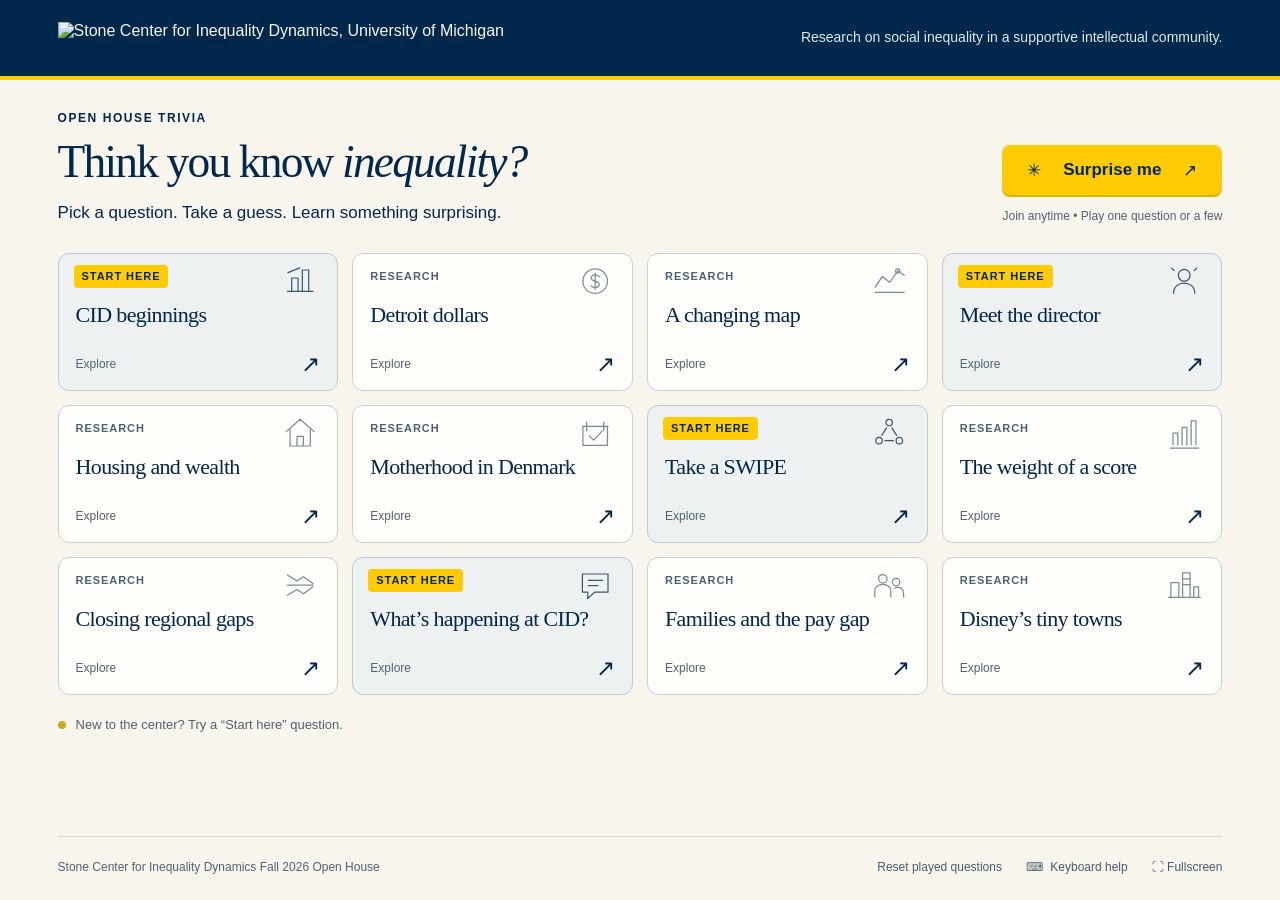
==== index.html @ 0035f949 "Add the Stone Center open-house trivia app" ====
<!doctype html>
<html lang="en">
<head>
  <meta charset="utf-8">
  <meta name="viewport" content="width=device-width, initial-scale=1">
  <meta name="theme-color" content="#00274C">
  <title>Think you know inequality? · Stone Center</title>
  <link rel="stylesheet" href="styles.css">
  <script src="questions.js" defer></script>
  <script src="app.js" defer></script>
</head>
<body>
  <header class="masthead">
    <img class="brand-logo" src="assets/stone-center-logo.png" width="1840" height="108" alt="Stone Center for Inequality Dynamics, University of Michigan">
    <div class="event-label">Research on social inequality in a supportive intellectual community.</div>
  </header>

  <main id="board" tabindex="-1" aria-labelledby="board-title">
    <section class="board-intro">
      <div>
        <p class="eyebrow">Open house trivia</p>
        <h1 id="board-title">Think you know <em>inequality?</em></h1>
        <p class="invitation">Pick a question. Take a guess. Learn something surprising.</p>
      </div>
      <div class="board-action">
        <button id="surprise" class="button primary"><span aria-hidden="true">✳</span> Surprise me <span aria-hidden="true">↗</span></button>
        <p>Join anytime • Play one question or a few</p>
      </div>
    </section>
    <div class="tile-grid" id="tiles" aria-label="Choose a question"></div>
    <div class="board-note"><span class="note-dot" aria-hidden="true"></span> New to the center? Try a “Start here” question.</div>
  </main>

  <main id="question-screen" class="question-screen" tabindex="-1" aria-labelledby="question-title" hidden>
    <div class="question-meta"><span id="question-category" class="eyebrow"></span><span class="question-topic" id="question-topic"></span></div>
    <div class="question-layout">
      <section class="question-story">
        <h1 id="question-title"></h1>
        <div id="vote-prompt" class="vote-prompt">
          <div class="finger-count" aria-hidden="true"><span>1</span><span>2</span><span>3</span><span>4</span></div>
          <p>Vote with 1, 2, 3, or 4 fingers—or tell the host.</p>
          <span class="small-invitation">A good guess starts a good conversation.</span>
        </div>
        <section id="answer" class="answer" aria-labelledby="answer-title" hidden>
          <p class="eyebrow">The answer, and the bigger picture</p>
          <h2 id="answer-title" tabindex="-1"></h2>
          <p id="explanation" class="explanation"></p>
          <div class="source-details"><p id="researchers"></p><p><span id="source-label"></span> <a id="source-link" target="_blank" rel="noopener noreferrer">Source <span aria-hidden="true">↗</span></a></p></div>
        </section>
      </section>
      <ol id="options" class="options" role="list" aria-label="Answer options"></ol>
    </div>
    <div class="question-actions">
      <button id="back" class="button secondary"><span aria-hidden="true">←</span> Back to board</button>
      <button id="reveal" class="button primary">Reveal answer <span aria-hidden="true">↗</span></button>
      <button id="next" class="button primary" hidden>Next random question <span aria-hidden="true">→</span></button>
    </div>
  </main>

  <footer class="utility-bar">
    <span class="footer-message">Stone Center for Inequality Dynamics Fall 2026 Open House</span>
    <div class="utility-controls">
      <span id="storage-notice" hidden>Played status lasts for this session.</span>
      <button id="reset" class="utility-button">Reset played questions</button>
      <button id="help" class="utility-button"><span class="key-icon" aria-hidden="true">⌨</span> Keyboard help</button>
      <button id="fullscreen" class="utility-button" aria-pressed="false" hidden><span aria-hidden="true">⛶</span> <span id="fullscreen-label">Fullscreen</span></button>
    </div>
  </footer>

  <dialog id="help-dialog" aria-labelledby="help-title">
    <div class="dialog-heading"><h2 id="help-title">A few host shortcuts</h2><button id="close-help" class="close-button" aria-label="Close keyboard help">×</button></div>
    <dl class="shortcuts"><div><dt><kbd>Space</kbd> / <kbd>Enter</kbd></dt><dd>Reveal the answer when the question screen has focus</dd></div><div><dt><kbd>Esc</kbd></dt><dd>Back to the board</dd></div><div><dt><kbd>N</kbd></dt><dd>Open a random unplayed question</dd></div><div><dt><kbd>Tab</kbd></dt><dd>Move between controls; Enter or Space activates buttons</dd></div></dl>
    <p>Answers stay hidden until you reveal them. Played questions are always available to replay.</p>
    <button id="done-help" class="button primary">Got it</button>
  </dialog>
  <div id="status" class="visually-hidden" role="status" aria-live="polite"></div>
</body>
</html>
---- styles.css ----
:root {
  --navy: #00274c;
  --maize: #ffcb05;
  --paper: #f8f5ed;
  --ink: #00274c;
  --muted: #526271;
  --line: #d6d9d7;
  --green: #28594c;
  font-family: -apple-system, BlinkMacSystemFont, "Segoe UI", Arial, sans-serif;
  color: var(--ink);
  background: var(--paper);
  font-synthesis: none;
}
* { box-sizing: border-box; }
[hidden] { display: none !important; }
body { margin: 0; min-height: 100vh; display: flex; flex-direction: column; }
button, a { -webkit-tap-highlight-color: transparent; }
button { font: inherit; cursor: pointer; color: inherit; }
button:focus-visible, a:focus-visible, [tabindex]:focus-visible { outline: 3px solid #957500; outline-offset: 5px; }
main:focus, #answer-title:focus { outline: none; }
button { touch-action: manipulation; }
.masthead { background: var(--navy); color: var(--paper); padding: 22px 4.5vw; display: flex; align-items: center; justify-content: space-between; gap: 28px; border-bottom: 4px solid var(--maize); }
.brand-logo { display: block; width: clamp(420px, 42vw, 800px); height: auto; flex-shrink: 0; }
.event-label { max-width: 32em; font-size: clamp(14px, .9vw, 17px); line-height: 1.35; color: #e3e8eb; text-align: right; }
main { width: 100%; max-width: 1920px; margin: 0 auto; flex: 1; padding: 30px 4.5vw 20px; }
.board-intro { display: flex; align-items: flex-end; justify-content: space-between; gap: 25px; margin-bottom: 28px; }
.eyebrow { font-size: clamp(12px, .9vw, 17px); font-weight: 700; letter-spacing: .13em; text-transform: uppercase; margin: 0 0 12px; line-height: 1.4; }
h1 { font-family: Georgia, "Times New Roman", serif; font-weight: 400; letter-spacing: -.04em; line-height: 1.08; margin: 0; }
#board-title { font-size: clamp(40px, 3.55vw, 68px); }
#board-title em { font-weight: 400; }
.invitation { font-size: clamp(17px, 1.25vw, 24px); margin: 14px 0 0; line-height: 1.4; }
.board-action { text-align: right; padding-bottom: 2px; flex-shrink: 0; }
.board-action p { font-size: clamp(12px, .94vw, 18px); color: var(--muted); margin: 14px 0 0; }
.button { min-height: 50px; display: inline-flex; justify-content: center; align-items: center; gap: 22px; border-radius: 8px; padding: 13px 24px; font-size: clamp(17px, 1.15vw, 22px); font-weight: 650; border: 1px solid transparent; transition: background .16s ease, transform .16s ease; }
.primary { background: var(--maize); color: var(--navy); box-shadow: 0 2px 0 #dfb100; }
.primary:hover { background: #ffda4c; }
.secondary { border-color: #bcc5c8; background: transparent; }
.secondary:hover { background: #eeeae0; }
.tile-grid { display: grid; grid-template-columns: repeat(4, minmax(0, 1fr)); gap: clamp(12px, 1.1vw, 21px); }
.tile { position: relative; min-height: clamp(138px, 10.2vw, 196px); display: flex; flex-direction: column; align-items: flex-start; text-align: left; border: 1px solid #cbd1d1; border-radius: 11px; padding: clamp(17px, 1.25vw, 24px); background: #fffefa; transition: border-color .18s, transform .18s, box-shadow .18s; overflow: hidden; }
.tile:hover { transform: translateY(-3px); border-color: #607b8c; box-shadow: 0 6px 14px #00274c0b; }
.center-tile { background: #edf1f1; border-color: #bdcbce; }
.tile-badge { display: inline-block; font-size: clamp(11px, .78vw, 15px); font-weight: 700; letter-spacing: .085em; text-transform: uppercase; line-height: 1; color: #4b6274; margin-bottom: clamp(17px, 1.65vw, 32px); }
.center-tile .tile-badge { background: var(--maize); color: var(--navy); padding: 6px 8px; margin-top: -6px; margin-left: -2px; margin-bottom: calc(clamp(17px, 1.65vw, 32px) - 6px); border-radius: 4px; }
.tile-art { position: absolute; right: 18px; top: 8px; width: clamp(38px, 3vw, 57px); height: clamp(38px, 3vw, 57px); color: #446977; opacity: .75; }
.center-tile .tile-art { color: #00274c; }
.tile-art svg { width: 100%; height: 100%; }
.tile-title { font-family: Georgia, "Times New Roman", serif; font-size: clamp(22px, 1.7vw, 32px); line-height: 1.08; letter-spacing: -.03em; margin-bottom: 12px; padding-right: 5px; }
.tile-bottom { margin-top: auto; width: 100%; display: flex; justify-content: space-between; align-items: center; gap: 8px; font-size: clamp(12px, .9vw, 17px); }
.tile-bottom > span:last-child { font-size: 23px; line-height: .8; }
.tile-state { color: var(--muted); }
.played .tile-state { color: var(--green); font-weight: 650; }
.board-note { display: flex; align-items: center; gap: 10px; font-size: clamp(13px, .95vw, 18px); color: var(--muted); margin-top: 22px; }
.note-dot { width: 8px; height: 8px; border-radius: 50%; background: #cfaa18; }
.utility-bar { display: flex; justify-content: space-between; align-items: center; gap: 16px; margin: 0 4.5vw; padding: 15px 0 18px; border-top: 1px solid var(--line); font-size: clamp(12px, .88vw, 17px); color: var(--muted); }
.utility-controls { display: flex; align-items: center; gap: 24px; }
.utility-button { padding: 5px 0; min-height: 30px; border: 0; background: transparent; font-size: inherit; color: #465d70; }
.utility-button:hover { color: var(--navy); text-decoration: underline; text-underline-offset: 4px; }
.key-icon { margin-right: 4px; }
#storage-notice { max-width: 170px; font-size: 12px; }
.question-screen { display: flex; flex-direction: column; padding-top: 28px; }
.question-meta { display: flex; align-items: center; gap: 18px; margin-bottom: 24px; }
.question-meta .eyebrow { margin: 0; }
.question-topic { border-left: 1px solid #b9c6cc; padding-left: 18px; font-size: clamp(16px, 1.1vw, 21px); }
.question-layout { display: grid; grid-template-columns: 1.06fr 1fr; align-items: start; gap: 5vw; flex: 1; }
#question-title { font-size: clamp(30px, 2.75vw, 53px); line-height: 1.15; letter-spacing: -.032em; }
.long-question #question-title { font-size: clamp(28px, 2.42vw, 46px); }
.question-story { min-width: 0; }
.options { list-style: none; padding: 0; margin: 0; display: grid; gap: clamp(12px, 1vw, 19px); }
.option { position: relative; display: flex; align-items: center; gap: 18px; border: 1px solid #c9d1d2; border-radius: 10px; background: #fffefa; padding: clamp(17px, 1.5vw, 29px); min-height: clamp(78px, 6.5vw, 125px); }
.option-letter { width: clamp(38px, 3.2vw, 61px); height: clamp(38px, 3.2vw, 61px); border-radius: 50%; background: #edf0f0; display: flex; align-items: center; justify-content: center; flex-shrink: 0; font-size: clamp(19px, 1.45vw, 28px); font-weight: 700; }
.option-text { font-size: clamp(21px, 1.6vw, 31px); line-height: 1.3; }
.option.correct { border: 2px solid var(--green); padding: calc(clamp(17px, 1.5vw, 29px) - 1px); background: #e8f0e9; }
.option.correct .option-letter { background: var(--green); color: white; }
.option.correct .option-text { padding-right: 16px; }
.correct-label { position: absolute; bottom: -9px; right: 14px; background: var(--green); color: white; padding: 3px 9px; border-radius: 4px; font-size: clamp(11px, .85vw, 16px); font-weight: 700; }
.vote-prompt { margin-top: 38px; border-top: 1px solid var(--line); padding-top: 24px; }
.finger-count { display: flex; gap: 8px; }
.finger-count span { display: flex; justify-content: center; align-items: center; width: 33px; height: 33px; border: 1px solid #b9c3c6; border-radius: 50%; font-size: 16px; font-weight: 600; }
.vote-prompt p { font-size: clamp(19px, 1.4vw, 27px); line-height: 1.4; margin: 16px 0 10px; max-width: 26em; }
.small-invitation { font-size: clamp(14px, 1vw, 19px); color: var(--muted); }
.answer { margin-top: 25px; border-top: 3px solid var(--maize); padding-top: 18px; }
.answer .eyebrow { color: var(--green); font-size: clamp(11px, .8vw, 15px); margin-bottom: 9px; }
#answer-title { font-size: clamp(20px, 1.5vw, 29px); line-height: 1.28; margin: 0; font-weight: 700; letter-spacing: -.02em; }
.explanation { font-size: clamp(18px, 1.27vw, 24px); line-height: 1.44; margin: 12px 0; }
.source-details { font-size: clamp(12px, .85vw, 16px); line-height: 1.42; color: #485d6b; }
.source-details p { margin: 4px 0; }
#researchers { font-weight: 650; color: var(--navy); }
.source-details a { color: var(--navy); font-weight: 600; text-underline-offset: 3px; white-space: nowrap; margin-left: 6px; }
.question-actions { display: flex; justify-content: space-between; gap: 16px; margin-top: 27px; margin-bottom: 6px; padding-top: 18px; border-top: 1px solid var(--line); }
dialog { border: 1px solid #bec8cc; border-radius: 14px; background: var(--paper); padding: 28px; color: var(--navy); width: min(570px, calc(100vw - 32px)); box-shadow: 0 20px 80px #00192c30; }
dialog::backdrop { background: #001b34a6; }
.dialog-heading { display: flex; align-items: center; justify-content: space-between; gap: 20px; }
.dialog-heading h2 { font-family: Georgia, serif; font-weight: 400; font-size: 30px; margin: 0; }
.close-button { border: 0; background: transparent; font-size: 32px; padding: 0 8px; }
.shortcuts { margin: 25px 0; }
.shortcuts > div { display: grid; grid-template-columns: 155px 1fr; gap: 18px; padding: 13px 0; border-bottom: 1px solid var(--line); }
.shortcuts dd { margin: 0; line-height: 1.4; }
kbd { font-family: inherit; font-size: 14px; display: inline-block; padding: 4px 6px; border: 1px solid #bdc5c7; border-radius: 4px; background: #fffefa; box-shadow: 0 2px 0 #d4d8d7; }
dialog > p { font-size: 15px; line-height: 1.5; color: var(--muted); }
dialog > .button { width: 100%; margin-top: 8px; }
.visually-hidden { position: absolute; width: 1px; height: 1px; padding: 0; margin: -1px; overflow: hidden; clip: rect(0,0,0,0); white-space: nowrap; border: 0; }
.fullscreen-notice { position: fixed; right: 4.5vw; bottom: 64px; max-width: calc(100vw - 32px); background: var(--navy); color: white; border: 1px solid #597286; border-radius: 8px; padding: 12px 18px; font-size: 15px; box-shadow: 0 3px 18px #00274c25; }
@media (min-width: 1100px) and (max-height: 820px) {
  .masthead { padding-top: 16px; padding-bottom: 16px; }
  main { padding-top: 20px; padding-bottom: 12px; }
  .board-intro { margin-bottom: 18px; }
  .tile { min-height: 130px; padding-top: 16px; padding-bottom: 14px; }
  .tile-badge { margin-bottom: 18px; }
  .center-tile .tile-badge { margin-bottom: 12px; }
  .tile-title { margin-bottom: 10px; font-size: 24px; }
  .tile-art { width: 36px; height: 36px; }
  .board-note { margin-top: 14px; }
  .question-meta { margin-bottom: 20px; }
  #question-title { font-size: 34px; }
  .long-question #question-title { font-size: 31px; }
  .option { padding: 18px; min-height: 82px; }
  .option.correct { padding: 17px; }
  .option-text { font-size: 23px; }
  .answer { margin-top: 20px; padding-top: 14px; }
  #answer-title { font-size: 21px; }
  .explanation { font-size: 19px; margin-top: 10px; margin-bottom: 10px; }
  .question-actions { margin-top: 18px; padding-top: 14px; }
  .utility-bar { padding-top: 10px; padding-bottom: 13px; }
}
@media (max-width: 1099px) {
  .masthead { padding: 20px 5vw; }
  .masthead { flex-direction: column; align-items: flex-start; gap: 14px; }
  .brand-logo { width: min(100%, 750px); }
  .event-label { max-width: 40em; text-align: left; }
  main { padding: 30px 5vw 24px; }
  .board-intro { align-items: flex-start; flex-direction: column; gap: 22px; }
  .board-action { display: flex; align-items: center; gap: 20px; text-align: left; width: 100%; }
  .board-action p { margin: 0; font-size: 14px; }
  .tile-grid { grid-template-columns: repeat(3, minmax(0, 1fr)); gap: 15px; }
  .tile { min-height: 170px; padding: 20px; }
  .tile-title { font-size: 26px; }
  .tile-badge { margin-bottom: 33px; }
  .center-tile .tile-badge { margin-bottom: 27px; }
  .question-layout { gap: 30px; }
  #question-title, .long-question #question-title { font-size: 32px; }
  .option-text { font-size: 21px; }
  .explanation { font-size: 18px; }
  .utility-bar { margin: 0 5vw; }
  .utility-controls { gap: 18px; flex-wrap: wrap; justify-content: flex-end; }
  .utility-bar { flex-direction: column; align-items: flex-start; }
  .footer-message { display: block; line-height: 1.4; }
}
@media (max-width: 700px) {
  #board-title { font-size: clamp(40px, 7.5vw, 51px); max-width: 12em; }
  .invitation { font-size: 18px; }
  .board-action { flex-direction: column; align-items: flex-start; gap: 12px; }
  .board-action .button { width: 100%; justify-content: space-between; }
  .tile-grid { grid-template-columns: repeat(2, minmax(0, 1fr)); gap: 12px; }
  .tile { min-height: 180px; padding: 17px; }
  .tile-title { font-size: 24px; }
  .tile-art { width: 40px; height: 40px; right: 8px; top: 29px; opacity: .6; }
  .tile-badge { margin-bottom: 44px; }
  .center-tile .tile-badge { margin-bottom: 38px; }
  .board-note { line-height: 1.5; align-items: flex-start; }
  .note-dot { flex-shrink: 0; margin-top: 5px; }
  .utility-bar { padding-bottom: 20px; }
  .utility-controls { justify-content: flex-start; gap: 14px 20px; width: 100%; }
  .utility-button { font-size: 13px; }
  .question-meta { flex-wrap: wrap; gap: 8px; margin-bottom: 22px; }
  .question-topic { border: 0; padding-left: 0; width: 100%; font-size: 17px; }
  .question-layout { display: flex; flex-direction: column; gap: 24px; }
  .question-story { display: contents; }
  #question-title, .long-question #question-title { font-size: 30px; order: 0; }
  .options { width: 100%; order: 1; gap: 12px; }
  .option { padding: 17px; min-height: 80px; gap: 14px; }
  .option.correct { padding: 16px; }
  .option-text { font-size: 21px; }
  .vote-prompt { order: 2; margin-top: 0; padding-top: 20px; width: 100%; }
  .answer { order: 2; margin-top: 0; width: 100%; }
  #answer-title { font-size: 22px; }
  .explanation { font-size: 19px; }
  .source-details { font-size: 14px; }
  .question-actions { flex-wrap: wrap; gap: 12px; margin-top: 24px; }
  .question-actions .button { width: 100%; }
  .question-actions .primary { order: -1; }
  .shortcuts > div { grid-template-columns: 1fr; gap: 8px; }
}
@media (prefers-reduced-motion: reduce) {
  *, *::before, *::after { transition: none !important; animation: none !important; scroll-behavior: auto !important; }
  .tile:hover { transform: none; }
}
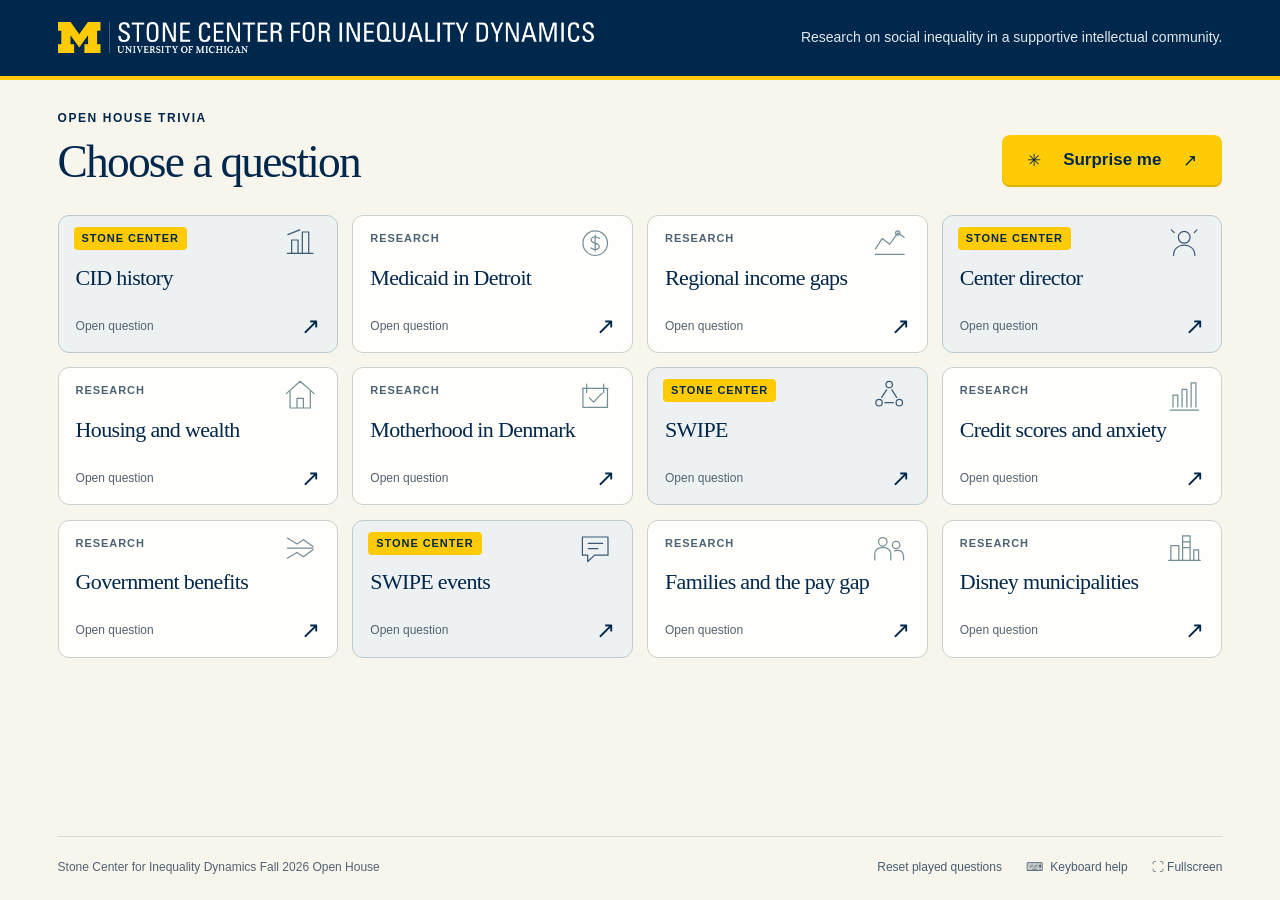
==== commit 7af33f8d: "Remove filler copy and em dashes" ====
--- a/index.html
+++ b/index.html
@@ -4,7 +4,7 @@
   <meta charset="utf-8">
   <meta name="viewport" content="width=device-width, initial-scale=1">
   <meta name="theme-color" content="#00274C">
-  <title>Think you know inequality? · Stone Center</title>
+  <title>Open house trivia · Stone Center</title>
   <link rel="stylesheet" href="styles.css">
   <script src="questions.js" defer></script>
   <script src="app.js" defer></script>
@@ -19,16 +19,13 @@
     <section class="board-intro">
       <div>
         <p class="eyebrow">Open house trivia</p>
-        <h1 id="board-title">Think you know <em>inequality?</em></h1>
-        <p class="invitation">Pick a question. Take a guess. Learn something surprising.</p>
+        <h1 id="board-title">Choose a question</h1>
       </div>
       <div class="board-action">
         <button id="surprise" class="button primary"><span aria-hidden="true">✳</span> Surprise me <span aria-hidden="true">↗</span></button>
-        <p>Join anytime • Play one question or a few</p>
       </div>
     </section>
     <div class="tile-grid" id="tiles" aria-label="Choose a question"></div>
-    <div class="board-note"><span class="note-dot" aria-hidden="true"></span> New to the center? Try a “Start here” question.</div>
   </main>
 
   <main id="question-screen" class="question-screen" tabindex="-1" aria-labelledby="question-title" hidden>
@@ -38,11 +35,10 @@
         <h1 id="question-title"></h1>
         <div id="vote-prompt" class="vote-prompt">
           <div class="finger-count" aria-hidden="true"><span>1</span><span>2</span><span>3</span><span>4</span></div>
-          <p>Vote with 1, 2, 3, or 4 fingers—or tell the host.</p>
-          <span class="small-invitation">A good guess starts a good conversation.</span>
+          <p>Vote with 1, 2, 3, or 4 fingers, or tell the host.</p>
         </div>
         <section id="answer" class="answer" aria-labelledby="answer-title" hidden>
-          <p class="eyebrow">The answer, and the bigger picture</p>
+          <p class="eyebrow">Answer</p>
           <h2 id="answer-title" tabindex="-1"></h2>
           <p id="explanation" class="explanation"></p>
           <div class="source-details"><p id="researchers"></p><p><span id="source-label"></span> <a id="source-link" target="_blank" rel="noopener noreferrer">Source <span aria-hidden="true">↗</span></a></p></div>
@@ -68,10 +64,9 @@
   </footer>
 
   <dialog id="help-dialog" aria-labelledby="help-title">
-    <div class="dialog-heading"><h2 id="help-title">A few host shortcuts</h2><button id="close-help" class="close-button" aria-label="Close keyboard help">×</button></div>
+    <div class="dialog-heading"><h2 id="help-title">Keyboard shortcuts</h2><button id="close-help" class="close-button" aria-label="Close keyboard help">×</button></div>
     <dl class="shortcuts"><div><dt><kbd>Space</kbd> / <kbd>Enter</kbd></dt><dd>Reveal the answer when the question screen has focus</dd></div><div><dt><kbd>Esc</kbd></dt><dd>Back to the board</dd></div><div><dt><kbd>N</kbd></dt><dd>Open a random unplayed question</dd></div><div><dt><kbd>Tab</kbd></dt><dd>Move between controls; Enter or Space activates buttons</dd></div></dl>
-    <p>Answers stay hidden until you reveal them. Played questions are always available to replay.</p>
-    <button id="done-help" class="button primary">Got it</button>
+    <button id="done-help" class="button primary">Close</button>
   </dialog>
   <div id="status" class="visually-hidden" role="status" aria-live="polite"></div>
 </body>
--- a/styles.css
+++ b/styles.css
@@ -27,10 +27,7 @@
 .eyebrow { font-size: clamp(12px, .9vw, 17px); font-weight: 700; letter-spacing: .13em; text-transform: uppercase; margin: 0 0 12px; line-height: 1.4; }
 h1 { font-family: Georgia, "Times New Roman", serif; font-weight: 400; letter-spacing: -.04em; line-height: 1.08; margin: 0; }
 #board-title { font-size: clamp(40px, 3.55vw, 68px); }
-#board-title em { font-weight: 400; }
-.invitation { font-size: clamp(17px, 1.25vw, 24px); margin: 14px 0 0; line-height: 1.4; }
 .board-action { text-align: right; padding-bottom: 2px; flex-shrink: 0; }
-.board-action p { font-size: clamp(12px, .94vw, 18px); color: var(--muted); margin: 14px 0 0; }
 .button { min-height: 50px; display: inline-flex; justify-content: center; align-items: center; gap: 22px; border-radius: 8px; padding: 13px 24px; font-size: clamp(17px, 1.15vw, 22px); font-weight: 650; border: 1px solid transparent; transition: background .16s ease, transform .16s ease; }
 .primary { background: var(--maize); color: var(--navy); box-shadow: 0 2px 0 #dfb100; }
 .primary:hover { background: #ffda4c; }
@@ -50,8 +47,6 @@
 .tile-bottom > span:last-child { font-size: 23px; line-height: .8; }
 .tile-state { color: var(--muted); }
 .played .tile-state { color: var(--green); font-weight: 650; }
-.board-note { display: flex; align-items: center; gap: 10px; font-size: clamp(13px, .95vw, 18px); color: var(--muted); margin-top: 22px; }
-.note-dot { width: 8px; height: 8px; border-radius: 50%; background: #cfaa18; }
 .utility-bar { display: flex; justify-content: space-between; align-items: center; gap: 16px; margin: 0 4.5vw; padding: 15px 0 18px; border-top: 1px solid var(--line); font-size: clamp(12px, .88vw, 17px); color: var(--muted); }
 .utility-controls { display: flex; align-items: center; gap: 24px; }
 .utility-button { padding: 5px 0; min-height: 30px; border: 0; background: transparent; font-size: inherit; color: #465d70; }
@@ -78,7 +73,6 @@
 .finger-count { display: flex; gap: 8px; }
 .finger-count span { display: flex; justify-content: center; align-items: center; width: 33px; height: 33px; border: 1px solid #b9c3c6; border-radius: 50%; font-size: 16px; font-weight: 600; }
 .vote-prompt p { font-size: clamp(19px, 1.4vw, 27px); line-height: 1.4; margin: 16px 0 10px; max-width: 26em; }
-.small-invitation { font-size: clamp(14px, 1vw, 19px); color: var(--muted); }
 .answer { margin-top: 25px; border-top: 3px solid var(--maize); padding-top: 18px; }
 .answer .eyebrow { color: var(--green); font-size: clamp(11px, .8vw, 15px); margin-bottom: 9px; }
 #answer-title { font-size: clamp(20px, 1.5vw, 29px); line-height: 1.28; margin: 0; font-weight: 700; letter-spacing: -.02em; }
@@ -97,7 +91,6 @@
 .shortcuts > div { display: grid; grid-template-columns: 155px 1fr; gap: 18px; padding: 13px 0; border-bottom: 1px solid var(--line); }
 .shortcuts dd { margin: 0; line-height: 1.4; }
 kbd { font-family: inherit; font-size: 14px; display: inline-block; padding: 4px 6px; border: 1px solid #bdc5c7; border-radius: 4px; background: #fffefa; box-shadow: 0 2px 0 #d4d8d7; }
-dialog > p { font-size: 15px; line-height: 1.5; color: var(--muted); }
 dialog > .button { width: 100%; margin-top: 8px; }
 .visually-hidden { position: absolute; width: 1px; height: 1px; padding: 0; margin: -1px; overflow: hidden; clip: rect(0,0,0,0); white-space: nowrap; border: 0; }
 .fullscreen-notice { position: fixed; right: 4.5vw; bottom: 64px; max-width: calc(100vw - 32px); background: var(--navy); color: white; border: 1px solid #597286; border-radius: 8px; padding: 12px 18px; font-size: 15px; box-shadow: 0 3px 18px #00274c25; }
@@ -110,7 +103,6 @@
   .center-tile .tile-badge { margin-bottom: 12px; }
   .tile-title { margin-bottom: 10px; font-size: 24px; }
   .tile-art { width: 36px; height: 36px; }
-  .board-note { margin-top: 14px; }
   .question-meta { margin-bottom: 20px; }
   #question-title { font-size: 34px; }
   .long-question #question-title { font-size: 31px; }
@@ -131,7 +123,6 @@
   main { padding: 30px 5vw 24px; }
   .board-intro { align-items: flex-start; flex-direction: column; gap: 22px; }
   .board-action { display: flex; align-items: center; gap: 20px; text-align: left; width: 100%; }
-  .board-action p { margin: 0; font-size: 14px; }
   .tile-grid { grid-template-columns: repeat(3, minmax(0, 1fr)); gap: 15px; }
   .tile { min-height: 170px; padding: 20px; }
   .tile-title { font-size: 26px; }
@@ -148,7 +139,6 @@
 }
 @media (max-width: 700px) {
   #board-title { font-size: clamp(40px, 7.5vw, 51px); max-width: 12em; }
-  .invitation { font-size: 18px; }
   .board-action { flex-direction: column; align-items: flex-start; gap: 12px; }
   .board-action .button { width: 100%; justify-content: space-between; }
   .tile-grid { grid-template-columns: repeat(2, minmax(0, 1fr)); gap: 12px; }
@@ -157,8 +147,6 @@
   .tile-art { width: 40px; height: 40px; right: 8px; top: 29px; opacity: .6; }
   .tile-badge { margin-bottom: 44px; }
   .center-tile .tile-badge { margin-bottom: 38px; }
-  .board-note { line-height: 1.5; align-items: flex-start; }
-  .note-dot { flex-shrink: 0; margin-top: 5px; }
   .utility-bar { padding-bottom: 20px; }
   .utility-controls { justify-content: flex-start; gap: 14px 20px; width: 100%; }
   .utility-button { font-size: 13px; }
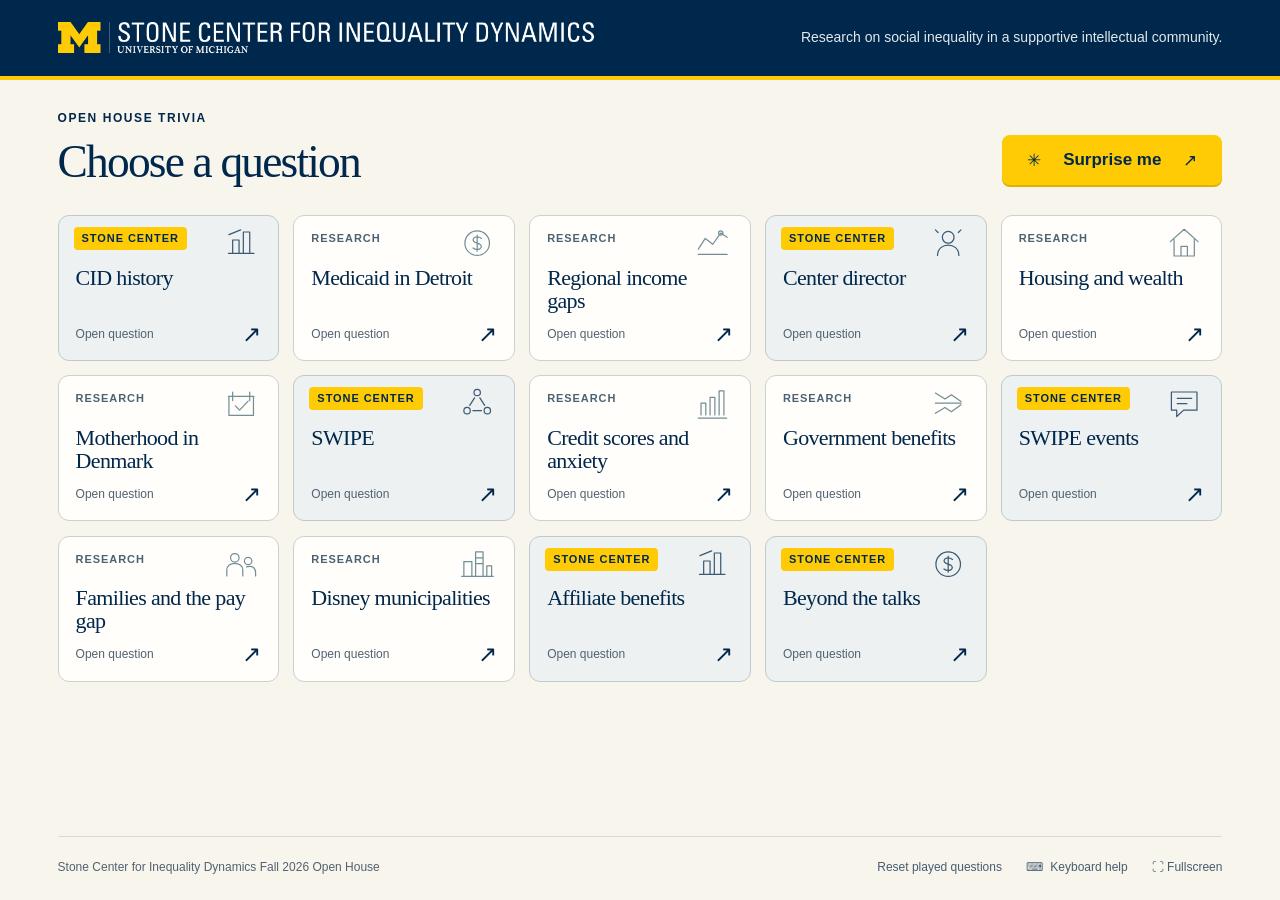
==== commit fa7417a5: "Publish researcher revisions and affiliate benefits" ====
--- a/index.html
+++ b/index.html
@@ -5,9 +5,9 @@
   <meta name="viewport" content="width=device-width, initial-scale=1">
   <meta name="theme-color" content="#00274C">
   <title>Open house trivia · Stone Center</title>
-  <link rel="stylesheet" href="styles.css">
-  <script src="questions.js" defer></script>
-  <script src="app.js" defer></script>
+  <link rel="stylesheet" href="styles.css?v=20261013">
+  <script src="questions.js?v=20261013" defer></script>
+  <script src="app.js?v=20261013" defer></script>
 </head>
 <body>
   <header class="masthead">
--- a/styles.css
+++ b/styles.css
@@ -33,7 +33,7 @@
 .primary:hover { background: #ffda4c; }
 .secondary { border-color: #bcc5c8; background: transparent; }
 .secondary:hover { background: #eeeae0; }
-.tile-grid { display: grid; grid-template-columns: repeat(4, minmax(0, 1fr)); gap: clamp(12px, 1.1vw, 21px); }
+.tile-grid { display: grid; grid-template-columns: repeat(5, minmax(0, 1fr)); gap: clamp(12px, 1.1vw, 21px); }
 .tile { position: relative; min-height: clamp(138px, 10.2vw, 196px); display: flex; flex-direction: column; align-items: flex-start; text-align: left; border: 1px solid #cbd1d1; border-radius: 11px; padding: clamp(17px, 1.25vw, 24px); background: #fffefa; transition: border-color .18s, transform .18s, box-shadow .18s; overflow: hidden; }
 .tile:hover { transform: translateY(-3px); border-color: #607b8c; box-shadow: 0 6px 14px #00274c0b; }
 .center-tile { background: #edf1f1; border-color: #bdcbce; }
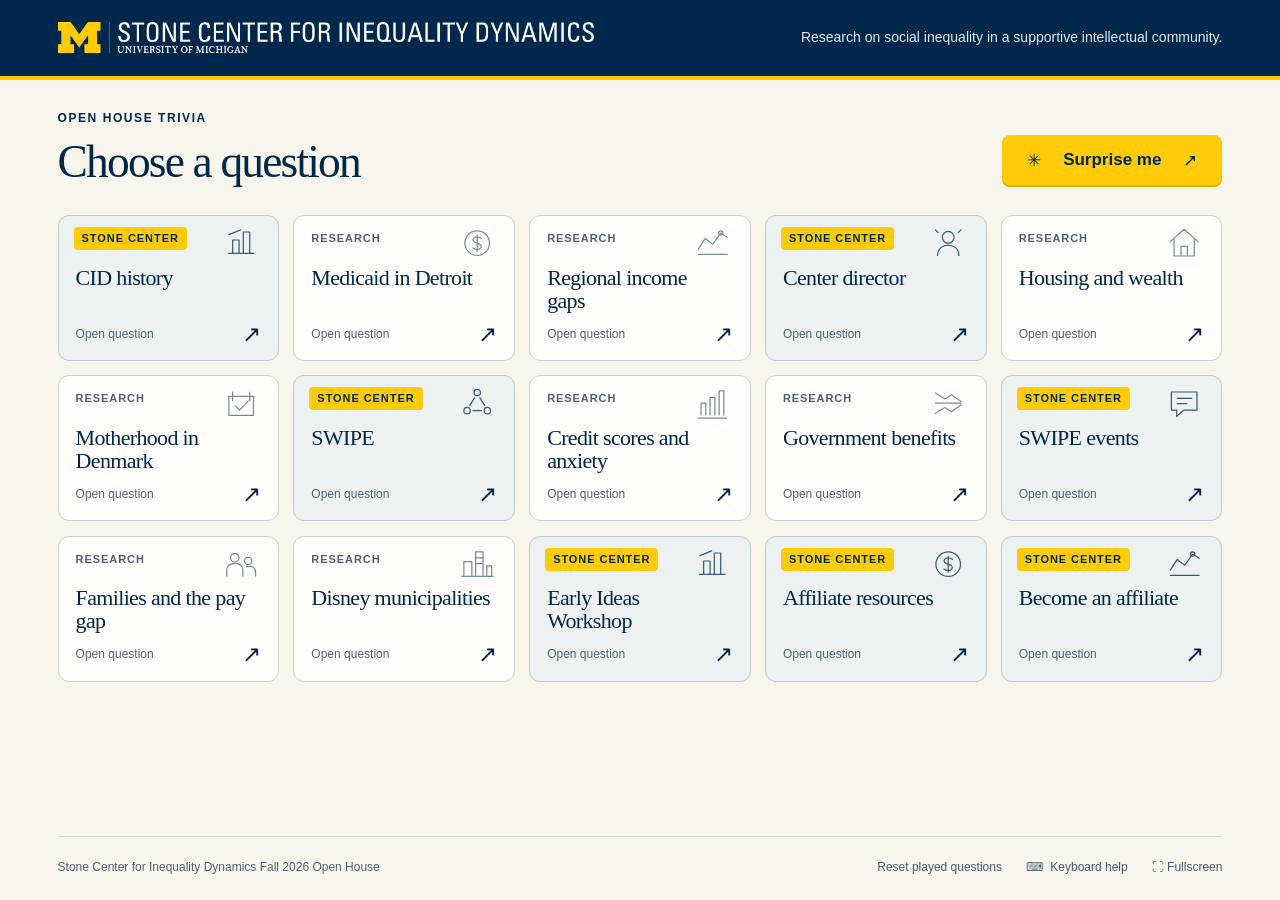
==== commit 474c47ed: "Replace affiliation questions with three new prompts" ====
--- a/index.html
+++ b/index.html
@@ -5,9 +5,9 @@
   <meta name="viewport" content="width=device-width, initial-scale=1">
   <meta name="theme-color" content="#00274C">
   <title>Open house trivia · Stone Center</title>
-  <link rel="stylesheet" href="styles.css?v=20261013">
-  <script src="questions.js?v=20261013" defer></script>
-  <script src="app.js?v=20261013" defer></script>
+  <link rel="stylesheet" href="styles.css?v=20261013b">
+  <script src="questions.js?v=20261013b" defer></script>
+  <script src="app.js?v=20261013b" defer></script>
 </head>
 <body>
   <header class="masthead">
